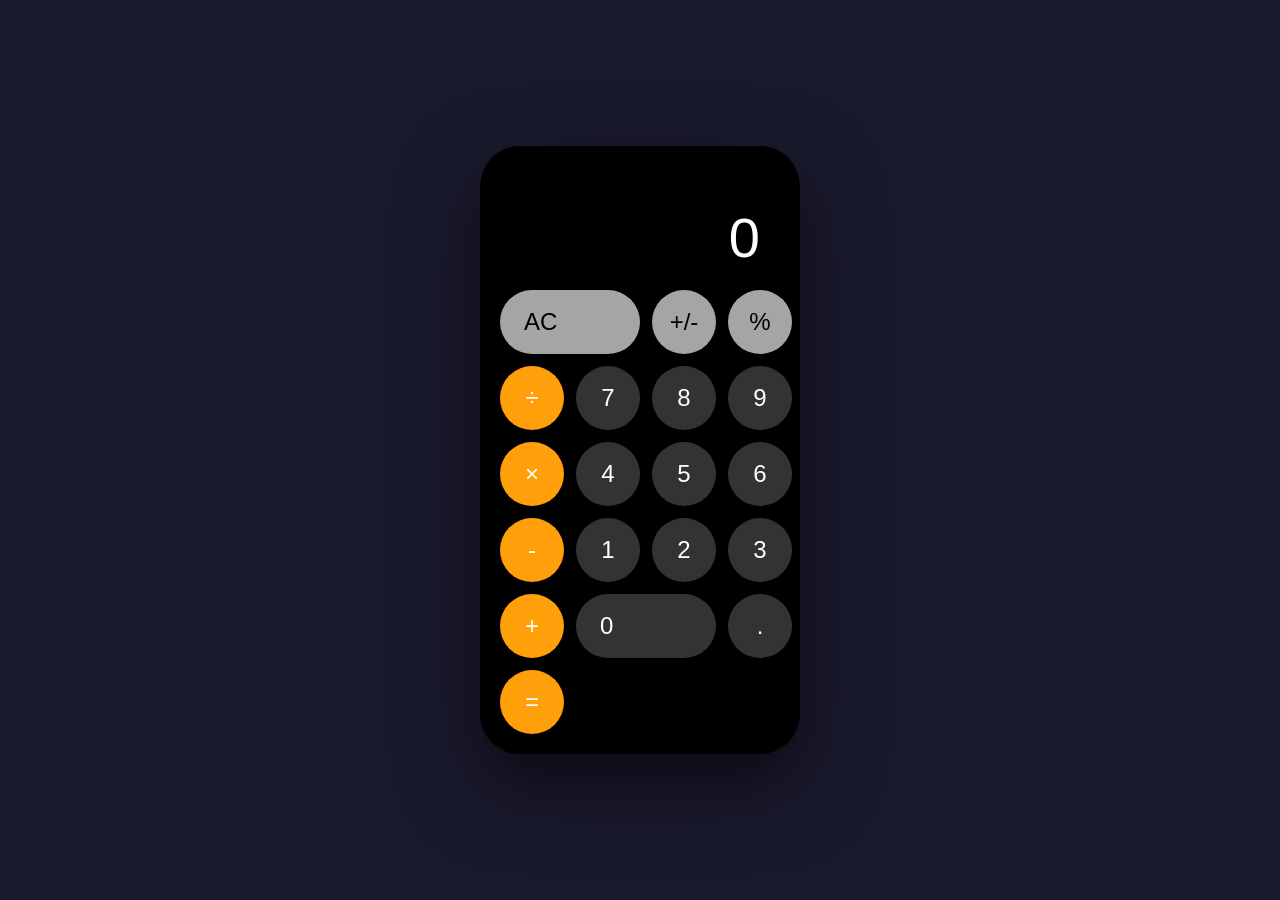
==== index.html @ 0a0c03dd "Add calculator web app (HTML/CSS/JS)" ====
<!DOCTYPE html>
<html lang="ko">
<head>
  <meta charset="UTF-8" />
  <meta name="viewport" content="width=device-width, initial-scale=1.0" />
  <title>계산기</title>
  <link rel="stylesheet" href="style.css" />
</head>
<body>
  <div class="calculator">
    <div class="display">
      <div class="expression" id="expression"></div>
      <div class="result" id="result">0</div>
    </div>
    <div class="buttons">
      <button class="btn btn-wide btn-gray" onclick="clearAll()">AC</button>
      <button class="btn btn-gray" onclick="toggleSign()">+/-</button>
      <button class="btn btn-gray" onclick="percentage()">%</button>
      <button class="btn btn-orange" onclick="inputOp('÷')">÷</button>

      <button class="btn" onclick="inputNum('7')">7</button>
      <button class="btn" onclick="inputNum('8')">8</button>
      <button class="btn" onclick="inputNum('9')">9</button>
      <button class="btn btn-orange" onclick="inputOp('×')">×</button>

      <button class="btn" onclick="inputNum('4')">4</button>
      <button class="btn" onclick="inputNum('5')">5</button>
      <button class="btn" onclick="inputNum('6')">6</button>
      <button class="btn btn-orange" onclick="inputOp('-')">-</button>

      <button class="btn" onclick="inputNum('1')">1</button>
      <button class="btn" onclick="inputNum('2')">2</button>
      <button class="btn" onclick="inputNum('3')">3</button>
      <button class="btn btn-orange" onclick="inputOp('+')">+</button>

      <button class="btn btn-wide" onclick="inputNum('0')">0</button>
      <button class="btn" onclick="inputDot()">.</button>
      <button class="btn btn-orange" onclick="calculate()">=</button>
    </div>
  </div>
  <script src="calculator.js"></script>
</body>
</html>
---- style.css ----
* {
  margin: 0;
  padding: 0;
  box-sizing: border-box;
}

body {
  min-height: 100vh;
  display: flex;
  align-items: center;
  justify-content: center;
  background: #1a1a2e;
  font-family: -apple-system, BlinkMacSystemFont, 'Segoe UI', sans-serif;
}

.calculator {
  background: #000;
  border-radius: 40px;
  padding: 20px;
  width: 320px;
  box-shadow: 0 30px 80px rgba(0, 0, 0, 0.6);
}

.display {
  padding: 16px 20px 24px;
  text-align: right;
  min-height: 120px;
  display: flex;
  flex-direction: column;
  justify-content: flex-end;
}

.expression {
  color: #888;
  font-size: 18px;
  min-height: 24px;
  margin-bottom: 4px;
  overflow: hidden;
  text-overflow: ellipsis;
  white-space: nowrap;
}

.result {
  color: #fff;
  font-size: 56px;
  font-weight: 300;
  line-height: 1;
  overflow: hidden;
  text-overflow: ellipsis;
  white-space: nowrap;
}

.result.small {
  font-size: 36px;
}

.buttons {
  display: grid;
  grid-template-columns: repeat(4, 1fr);
  gap: 12px;
}

.btn {
  border: none;
  border-radius: 50%;
  width: 64px;
  height: 64px;
  font-size: 24px;
  font-weight: 400;
  cursor: pointer;
  transition: filter 0.1s;
  background: #333;
  color: #fff;
  justify-self: center;
}

.btn:hover {
  filter: brightness(1.3);
}

.btn:active {
  filter: brightness(0.8);
  transform: scale(0.96);
}

.btn-gray {
  background: #a5a5a5;
  color: #000;
}

.btn-orange {
  background: #ff9f0a;
  color: #fff;
}

.btn-orange.active {
  background: #fff;
  color: #ff9f0a;
}

.btn-wide {
  width: 100%;
  border-radius: 32px;
  grid-column: span 2;
  justify-self: stretch;
  text-align: left;
  padding-left: 24px;
}
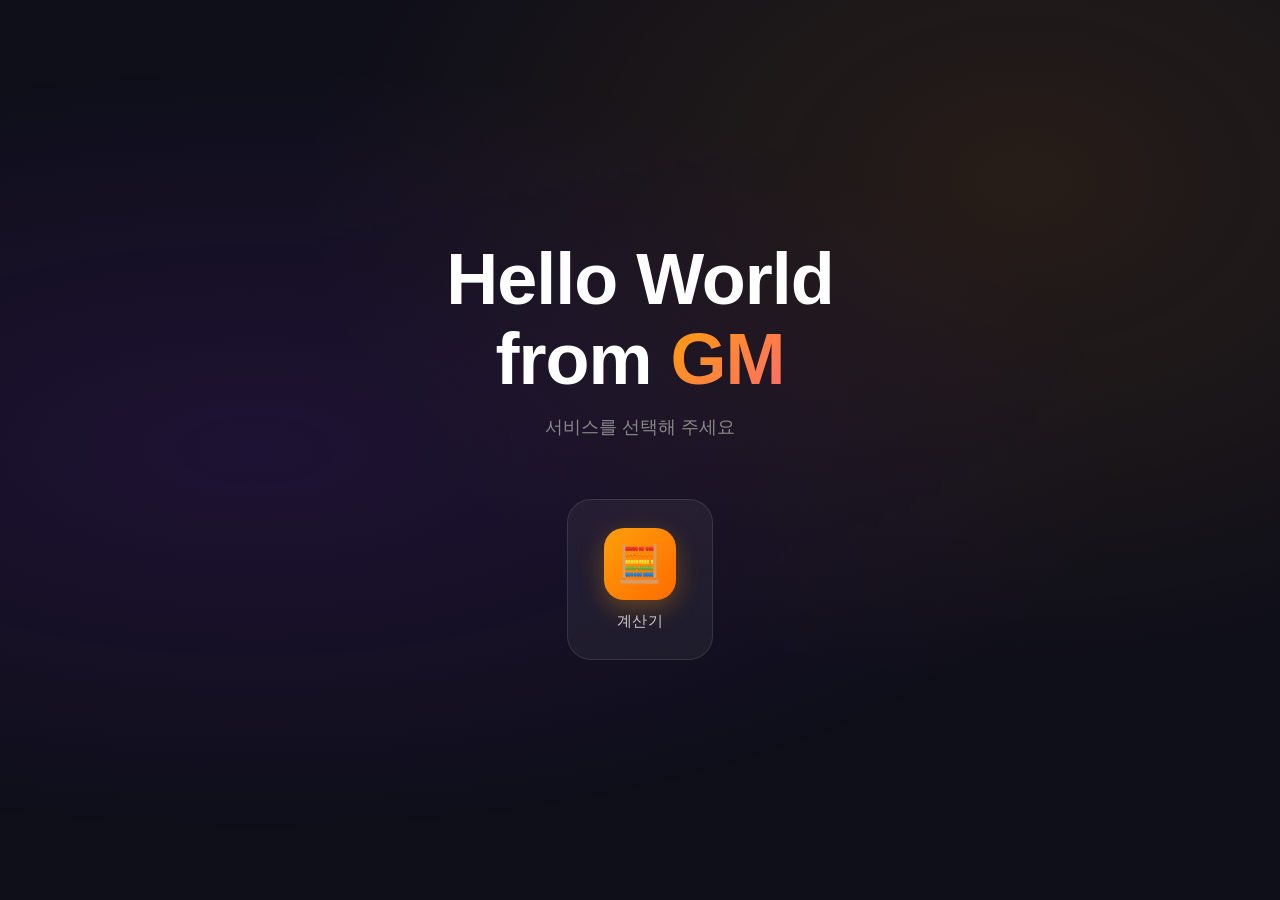
==== commit 7717649c: "Add intro landing page and move calculator to /calculator folder" ====
--- a/index.html
+++ b/index.html
@@ -3,41 +3,141 @@
 <head>
   <meta charset="UTF-8" />
   <meta name="viewport" content="width=device-width, initial-scale=1.0" />
-  <title>계산기</title>
-  <link rel="stylesheet" href="style.css" />
+  <title>Hello World from GM</title>
+  <style>
+    * {
+      margin: 0;
+      padding: 0;
+      box-sizing: border-box;
+    }
+
+    body {
+      min-height: 100vh;
+      display: flex;
+      flex-direction: column;
+      align-items: center;
+      justify-content: center;
+      background: #0f0f1a;
+      font-family: -apple-system, BlinkMacSystemFont, 'Segoe UI', sans-serif;
+      overflow: hidden;
+    }
+
+    /* 배경 별 효과 */
+    body::before {
+      content: '';
+      position: fixed;
+      inset: 0;
+      background: radial-gradient(ellipse at 20% 50%, rgba(120, 40, 200, 0.15) 0%, transparent 60%),
+                  radial-gradient(ellipse at 80% 20%, rgba(255, 159, 10, 0.1) 0%, transparent 50%);
+      pointer-events: none;
+    }
+
+    .hero {
+      text-align: center;
+      z-index: 1;
+    }
+
+    .greeting {
+      font-size: clamp(36px, 8vw, 72px);
+      font-weight: 700;
+      color: #fff;
+      letter-spacing: -1px;
+      line-height: 1.1;
+      margin-bottom: 16px;
+      animation: fadeDown 0.8s ease both;
+    }
+
+    .greeting span {
+      background: linear-gradient(135deg, #ff9f0a, #ff6b6b);
+      -webkit-background-clip: text;
+      -webkit-text-fill-color: transparent;
+      background-clip: text;
+    }
+
+    .subtitle {
+      color: #888;
+      font-size: 18px;
+      margin-bottom: 60px;
+      animation: fadeDown 0.8s 0.15s ease both;
+    }
+
+    .services {
+      display: flex;
+      gap: 24px;
+      justify-content: center;
+      flex-wrap: wrap;
+      animation: fadeUp 0.8s 0.3s ease both;
+    }
+
+    .service-card {
+      display: flex;
+      flex-direction: column;
+      align-items: center;
+      gap: 12px;
+      text-decoration: none;
+      padding: 28px 36px;
+      background: rgba(255, 255, 255, 0.05);
+      border: 1px solid rgba(255, 255, 255, 0.1);
+      border-radius: 24px;
+      transition: transform 0.2s, background 0.2s, border-color 0.2s;
+      cursor: pointer;
+    }
+
+    .service-card:hover {
+      transform: translateY(-6px);
+      background: rgba(255, 159, 10, 0.1);
+      border-color: rgba(255, 159, 10, 0.4);
+    }
+
+    .service-icon {
+      width: 72px;
+      height: 72px;
+      background: linear-gradient(135deg, #ff9f0a, #ff6b00);
+      border-radius: 20px;
+      display: flex;
+      align-items: center;
+      justify-content: center;
+      font-size: 36px;
+      box-shadow: 0 8px 24px rgba(255, 159, 10, 0.3);
+      transition: box-shadow 0.2s;
+    }
+
+    .service-card:hover .service-icon {
+      box-shadow: 0 12px 32px rgba(255, 159, 10, 0.5);
+    }
+
+    .service-label {
+      color: #ccc;
+      font-size: 15px;
+      font-weight: 500;
+      letter-spacing: 0.5px;
+    }
+
+    .service-card:hover .service-label {
+      color: #fff;
+    }
+
+    @keyframes fadeDown {
+      from { opacity: 0; transform: translateY(-20px); }
+      to   { opacity: 1; transform: translateY(0); }
+    }
+
+    @keyframes fadeUp {
+      from { opacity: 0; transform: translateY(20px); }
+      to   { opacity: 1; transform: translateY(0); }
+    }
+  </style>
 </head>
 <body>
-  <div class="calculator">
-    <div class="display">
-      <div class="expression" id="expression"></div>
-      <div class="result" id="result">0</div>
-    </div>
-    <div class="buttons">
-      <button class="btn btn-wide btn-gray" onclick="clearAll()">AC</button>
-      <button class="btn btn-gray" onclick="toggleSign()">+/-</button>
-      <button class="btn btn-gray" onclick="percentage()">%</button>
-      <button class="btn btn-orange" onclick="inputOp('÷')">÷</button>
-
-      <button class="btn" onclick="inputNum('7')">7</button>
-      <button class="btn" onclick="inputNum('8')">8</button>
-      <button class="btn" onclick="inputNum('9')">9</button>
-      <button class="btn btn-orange" onclick="inputOp('×')">×</button>
-
-      <button class="btn" onclick="inputNum('4')">4</button>
-      <button class="btn" onclick="inputNum('5')">5</button>
-      <button class="btn" onclick="inputNum('6')">6</button>
-      <button class="btn btn-orange" onclick="inputOp('-')">-</button>
-
-      <button class="btn" onclick="inputNum('1')">1</button>
-      <button class="btn" onclick="inputNum('2')">2</button>
-      <button class="btn" onclick="inputNum('3')">3</button>
-      <button class="btn btn-orange" onclick="inputOp('+')">+</button>
-
-      <button class="btn btn-wide" onclick="inputNum('0')">0</button>
-      <button class="btn" onclick="inputDot()">.</button>
-      <button class="btn btn-orange" onclick="calculate()">=</button>
+  <div class="hero">
+    <h1 class="greeting">Hello World<br/>from <span>GM</span></h1>
+    <p class="subtitle">서비스를 선택해 주세요</p>
+    <div class="services">
+      <a href="./calculator/index.html" class="service-card">
+        <div class="service-icon">🧮</div>
+        <span class="service-label">계산기</span>
+      </a>
     </div>
   </div>
-  <script src="calculator.js"></script>
 </body>
 </html>
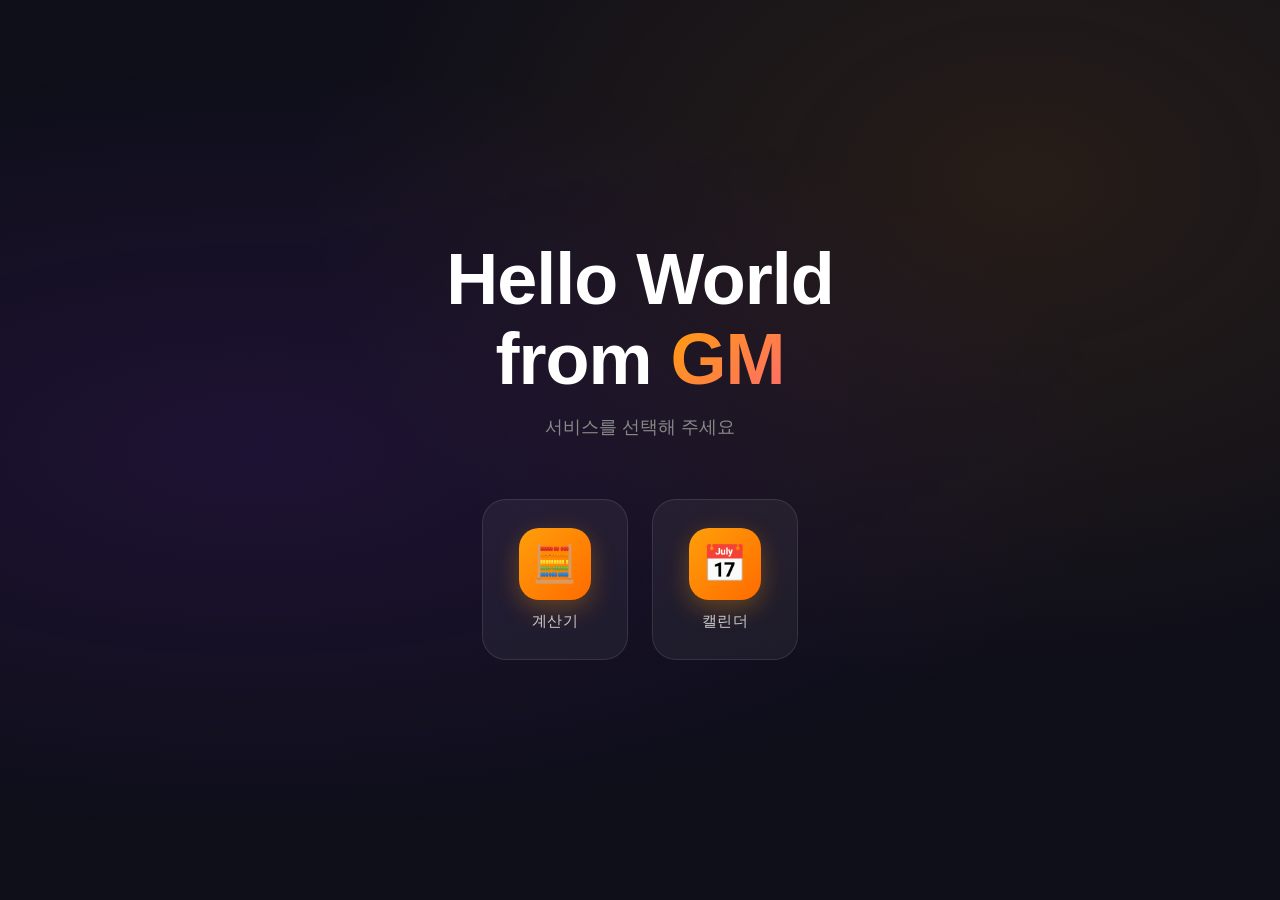
==== commit 38693b65: "git add" ====
--- a/index.html
+++ b/index.html
@@ -137,6 +137,10 @@
         <div class="service-icon">🧮</div>
         <span class="service-label">계산기</span>
       </a>
+      <a href="./calendar/index.html" class="service-card">
+        <div class="service-icon">📅</div>
+        <span class="service-label">캘린더</span>
+      </a>
     </div>
   </div>
 </body>
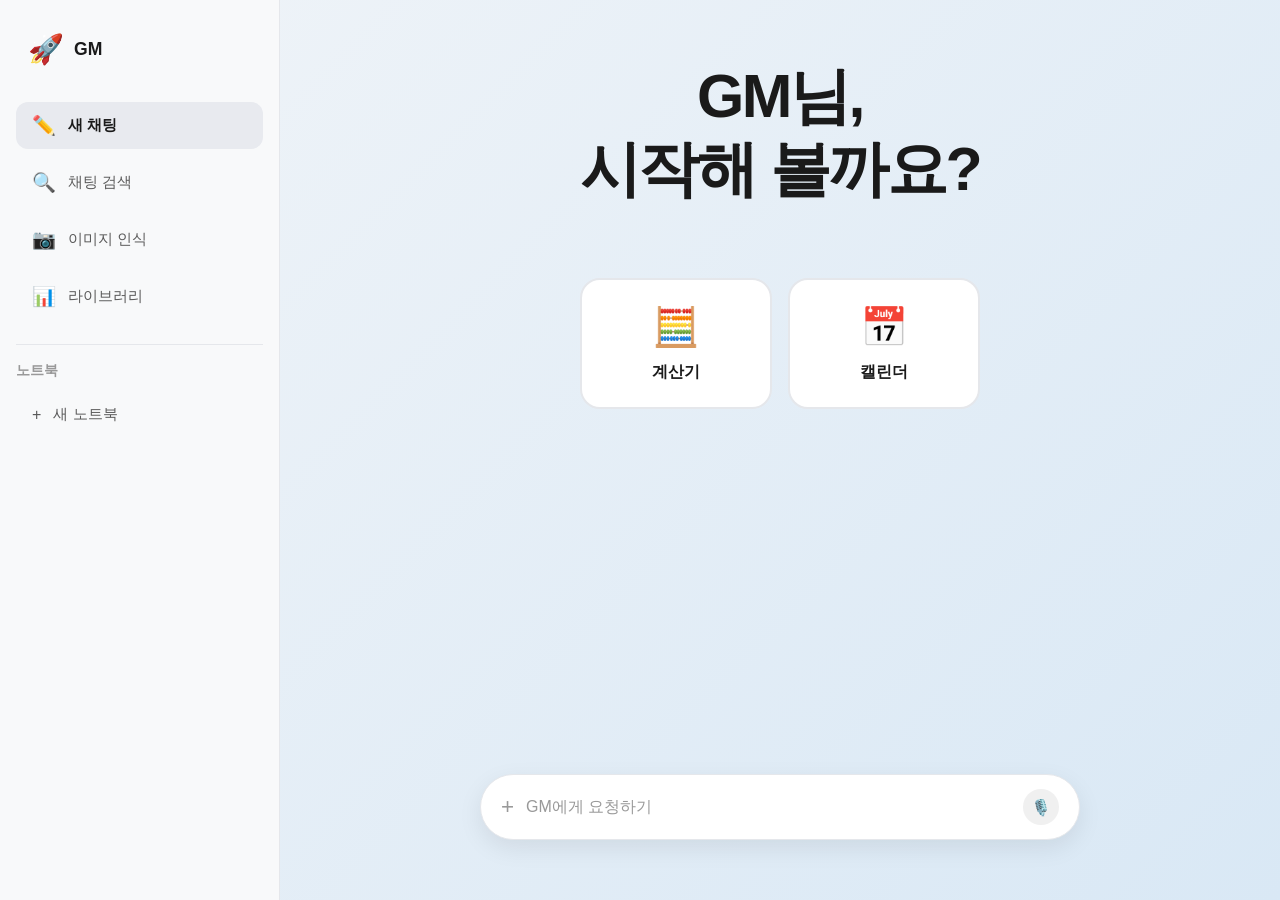
==== commit e6b19283: "git add" ====
--- a/index.html
+++ b/index.html
@@ -3,7 +3,7 @@
 <head>
   <meta charset="UTF-8" />
   <meta name="viewport" content="width=device-width, initial-scale=1.0" />
-  <title>Hello World from GM</title>
+  <title>GM Service Hub</title>
   <style>
     * {
       margin: 0;
@@ -13,134 +13,315 @@
 
     body {
       min-height: 100vh;
+      font-family: -apple-system, BlinkMacSystemFont, 'Segoe UI', 'Roboto', sans-serif;
+      background: linear-gradient(135deg, #f0f4f8 0%, #d9e8f5 100%);
+      color: #1a1a1a;
+      display: flex;
+      overflow: hidden;
+    }
+
+    .sidebar {
+      width: 280px;
+      background: #f8f9fa;
+      border-right: 1px solid #e5e7eb;
+      padding: 20px 16px;
+      overflow-y: auto;
       display: flex;
       flex-direction: column;
-      align-items: center;
-      justify-content: center;
-      background: #0f0f1a;
-      font-family: -apple-system, BlinkMacSystemFont, 'Segoe UI', sans-serif;
-      overflow: hidden;
-    }
-
-    /* 배경 별 효과 */
-    body::before {
-      content: '';
-      position: fixed;
-      inset: 0;
-      background: radial-gradient(ellipse at 20% 50%, rgba(120, 40, 200, 0.15) 0%, transparent 60%),
-                  radial-gradient(ellipse at 80% 20%, rgba(255, 159, 10, 0.1) 0%, transparent 50%);
-      pointer-events: none;
-    }
-
-    .hero {
+      gap: 24px;
+    }
+
+    .sidebar-header {
+      display: flex;
+      align-items: center;
+      gap: 10px;
+      padding: 12px;
+      cursor: pointer;
+      border-radius: 12px;
+      transition: background 0.2s;
+    }
+
+    .sidebar-header:hover {
+      background: #f0f0f0;
+    }
+
+    .sidebar-icon {
+      font-size: 1.8rem;
+    }
+
+    .sidebar-title {
+      font-weight: 700;
+      font-size: 1.1rem;
+    }
+
+    .sidebar-menu {
+      display: grid;
+      gap: 10px;
+    }
+
+    .menu-item {
+      display: flex;
+      align-items: center;
+      gap: 12px;
+      padding: 12px 16px;
+      border-radius: 12px;
+      cursor: pointer;
+      transition: background 0.2s;
+      color: #5a5a5a;
+      font-size: 0.95rem;
+    }
+
+    .menu-item:hover {
+      background: #e8eaef;
+    }
+
+    .menu-item.active {
+      background: #e8eaef;
+      color: #1a1a1a;
+      font-weight: 600;
+    }
+
+    .main-content {
+      flex: 1;
+      display: flex;
+      flex-direction: column;
+      align-items: center;
+      justify-content: space-between;
+      padding: 60px 40px;
+      overflow: auto;
+    }
+
+    .hero-section {
+      display: grid;
+      gap: 32px;
       text-align: center;
-      z-index: 1;
-    }
-
-    .greeting {
-      font-size: clamp(36px, 8vw, 72px);
+      align-items: center;
+    }
+
+    .hero-title {
+      font-size: clamp(2.5rem, 5vw, 3.8rem);
       font-weight: 700;
-      color: #fff;
-      letter-spacing: -1px;
-      line-height: 1.1;
-      margin-bottom: 16px;
-      animation: fadeDown 0.8s ease both;
-    }
-
-    .greeting span {
-      background: linear-gradient(135deg, #ff9f0a, #ff6b6b);
-      -webkit-background-clip: text;
-      -webkit-text-fill-color: transparent;
-      background-clip: text;
-    }
-
-    .subtitle {
-      color: #888;
-      font-size: 18px;
-      margin-bottom: 60px;
-      animation: fadeDown 0.8s 0.15s ease both;
-    }
-
-    .services {
-      display: flex;
-      gap: 24px;
-      justify-content: center;
-      flex-wrap: wrap;
-      animation: fadeUp 0.8s 0.3s ease both;
-    }
-
-    .service-card {
-      display: flex;
-      flex-direction: column;
-      align-items: center;
+      letter-spacing: -0.04em;
+      line-height: 1.2;
+      color: #1a1a1a;
+    }
+
+    .hero-title span {
+      color: #4f46e5;
+    }
+
+    .service-grid {
+      display: grid;
+      grid-template-columns: repeat(auto-fit, minmax(180px, 1fr));
+      gap: 16px;
+      margin-top: 40px;
+      width: 100%;
+      max-width: 600px;
+    }
+
+    .service-btn {
+      display: grid;
+      place-items: center;
       gap: 12px;
+      padding: 24px 20px;
+      border: 2px solid #e5e7eb;
+      border-radius: 20px;
+      background: #ffffff;
+      cursor: pointer;
+      transition: all 0.3s ease;
       text-decoration: none;
-      padding: 28px 36px;
-      background: rgba(255, 255, 255, 0.05);
-      border: 1px solid rgba(255, 255, 255, 0.1);
-      border-radius: 24px;
-      transition: transform 0.2s, background 0.2s, border-color 0.2s;
-      cursor: pointer;
-    }
-
-    .service-card:hover {
-      transform: translateY(-6px);
-      background: rgba(255, 159, 10, 0.1);
-      border-color: rgba(255, 159, 10, 0.4);
-    }
-
-    .service-icon {
-      width: 72px;
-      height: 72px;
-      background: linear-gradient(135deg, #ff9f0a, #ff6b00);
-      border-radius: 20px;
-      display: flex;
-      align-items: center;
-      justify-content: center;
-      font-size: 36px;
-      box-shadow: 0 8px 24px rgba(255, 159, 10, 0.3);
-      transition: box-shadow 0.2s;
-    }
-
-    .service-card:hover .service-icon {
-      box-shadow: 0 12px 32px rgba(255, 159, 10, 0.5);
-    }
-
-    .service-label {
-      color: #ccc;
-      font-size: 15px;
-      font-weight: 500;
-      letter-spacing: 0.5px;
-    }
-
-    .service-card:hover .service-label {
-      color: #fff;
-    }
-
-    @keyframes fadeDown {
-      from { opacity: 0; transform: translateY(-20px); }
-      to   { opacity: 1; transform: translateY(0); }
-    }
-
-    @keyframes fadeUp {
-      from { opacity: 0; transform: translateY(20px); }
-      to   { opacity: 1; transform: translateY(0); }
+      color: inherit;
+    }
+
+    .service-btn:hover {
+      border-color: #4f46e5;
+      box-shadow: 0 12px 32px rgba(79, 70, 229, 0.15);
+      transform: translateY(-4px);
+    }
+
+    .service-btn-icon {
+      font-size: 2.4rem;
+    }
+
+    .service-btn-label {
+      font-weight: 600;
+      font-size: 1rem;
+      color: #1a1a1a;
+    }
+
+    .input-section {
+      width: 100%;
+      max-width: 600px;
+      display: grid;
+      gap: 16px;
+      align-items: center;
+    }
+
+    .input-wrapper {
+      display: flex;
+      align-items: center;
+      gap: 12px;
+      background: #ffffff;
+      border: 1px solid #e5e7eb;
+      border-radius: 999px;
+      padding: 14px 20px;
+      box-shadow: 0 8px 24px rgba(0, 0, 0, 0.08);
+      transition: border-color 0.2s, box-shadow 0.2s;
+    }
+
+    .input-wrapper:focus-within {
+      border-color: #4f46e5;
+      box-shadow: 0 12px 32px rgba(79, 70, 229, 0.15);
+    }
+
+    .input-plus {
+      font-size: 1.4rem;
+      color: #999;
+      cursor: pointer;
+    }
+
+    .input-field {
+      flex: 1;
+      border: none;
+      outline: none;
+      font-size: 1rem;
+      font-family: inherit;
+      color: #1a1a1a;
+    }
+
+    .input-field::placeholder {
+      color: #999;
+    }
+
+    .input-actions {
+      display: flex;
+      align-items: center;
+      gap: 8px;
+    }
+
+    .input-btn {
+      width: 36px;
+      height: 36px;
+      border: none;
+      border-radius: 50%;
+      background: #f0f0f0;
+      cursor: pointer;
+      display: grid;
+      place-items: center;
+      transition: background 0.2s;
+      font-size: 1rem;
+    }
+
+    .input-btn:hover {
+      background: #e0e0e0;
+    }
+
+    @media (max-width: 768px) {
+      .sidebar {
+        width: 70px;
+        padding: 16px 8px;
+      }
+
+      .sidebar-title,
+      .menu-item span {
+        display: none;
+      }
+
+      .menu-item {
+        justify-content: center;
+        padding: 12px;
+      }
+
+      .main-content {
+        padding: 40px 20px;
+      }
+    }
+
+    ::-webkit-scrollbar {
+      width: 8px;
+    }
+
+    ::-webkit-scrollbar-track {
+      background: transparent;
+    }
+
+    ::-webkit-scrollbar-thumb {
+      background: #ccc;
+      border-radius: 4px;
+    }
+
+    ::-webkit-scrollbar-thumb:hover {
+      background: #999;
     }
   </style>
 </head>
 <body>
-  <div class="hero">
-    <h1 class="greeting">Hello World<br/>from <span>GM</span></h1>
-    <p class="subtitle">서비스를 선택해 주세요</p>
-    <div class="services">
-      <a href="./calculator/index.html" class="service-card">
-        <div class="service-icon">🧮</div>
-        <span class="service-label">계산기</span>
-      </a>
-      <a href="./calendar/index.html" class="service-card">
-        <div class="service-icon">📅</div>
-        <span class="service-label">캘린더</span>
-      </a>
+  <div class="sidebar">
+    <div class="sidebar-header">
+      <span class="sidebar-icon">🚀</span>
+      <span class="sidebar-title">GM</span>
+    </div>
+
+    <div class="sidebar-menu">
+      <div class="menu-item active">
+        <span style="font-size: 1.2rem;">✏️</span>
+        <span>새 채팅</span>
+      </div>
+      <div class="menu-item">
+        <span style="font-size: 1.2rem;">🔍</span>
+        <span>채팅 검색</span>
+      </div>
+      <div class="menu-item">
+        <span style="font-size: 1.2rem;">📷</span>
+        <span>이미지 인식</span>
+      </div>
+      <div class="menu-item">
+        <span style="font-size: 1.2rem;">📊</span>
+        <span>라이브러리</span>
+      </div>
+    </div>
+
+    <div style="border-top: 1px solid #e5e7eb; padding-top: 16px; font-size: 0.9rem; color: #999;">
+      <div style="font-weight: 600; margin-bottom: 12px;">노트북</div>
+      <div style="display: grid; gap: 8px;">
+        <div class="menu-item">
+          <span style="font-size: 1rem;">+</span>
+          <span>새 노트북</span>
+        </div>
+      </div>
+    </div>
+  </div>
+
+  <div class="main-content">
+    <div class="hero-section">
+      <h1 class="hero-title">GM님,<br/>시작해 볼까요?</h1>
+
+      <div class="service-grid">
+        <a href="./calculator/index.html" class="service-btn">
+          <div class="service-btn-icon">🧮</div>
+          <div class="service-btn-label">계산기</div>
+        </a>
+
+        <a href="./calendar/index.html" class="service-btn">
+          <div class="service-btn-icon">📅</div>
+          <div class="service-btn-label">캘린더</div>
+        </a>
+      </div>
+    </div>
+
+    <div class="input-section">
+      <div class="input-wrapper">
+        <span class="input-plus">+</span>
+        <input
+          type="text"
+          class="input-field"
+          placeholder="GM에게 요청하기"
+          readonly
+        />
+        <div class="input-actions">
+          <button class="input-btn">🎙️</button>
+        </div>
+      </div>
     </div>
   </div>
 </body>
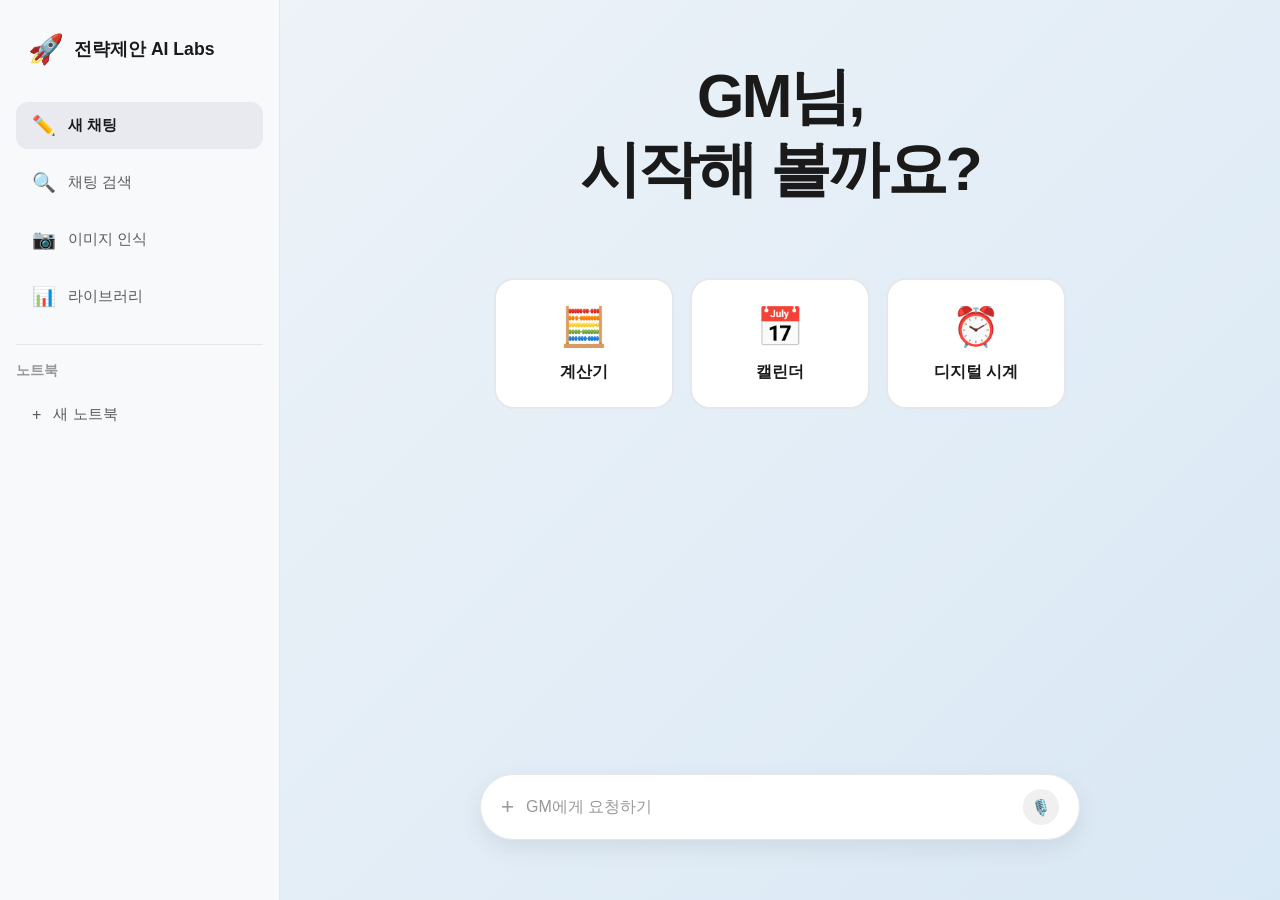
==== commit 1a754a04: "git add" ====
--- a/index.html
+++ b/index.html
@@ -259,7 +259,7 @@
   <div class="sidebar">
     <div class="sidebar-header">
       <span class="sidebar-icon">🚀</span>
-      <span class="sidebar-title">GM</span>
+      <span class="sidebar-title">전략제안 AI Labs</span>
     </div>
 
     <div class="sidebar-menu">
@@ -305,6 +305,11 @@
         <a href="./calendar/index.html" class="service-btn">
           <div class="service-btn-icon">📅</div>
           <div class="service-btn-label">캘린더</div>
+        </a>
+
+        <a href="./clock/index.html" class="service-btn">
+          <div class="service-btn-icon">⏰</div>
+          <div class="service-btn-label">디지털 시계</div>
         </a>
       </div>
     </div>
